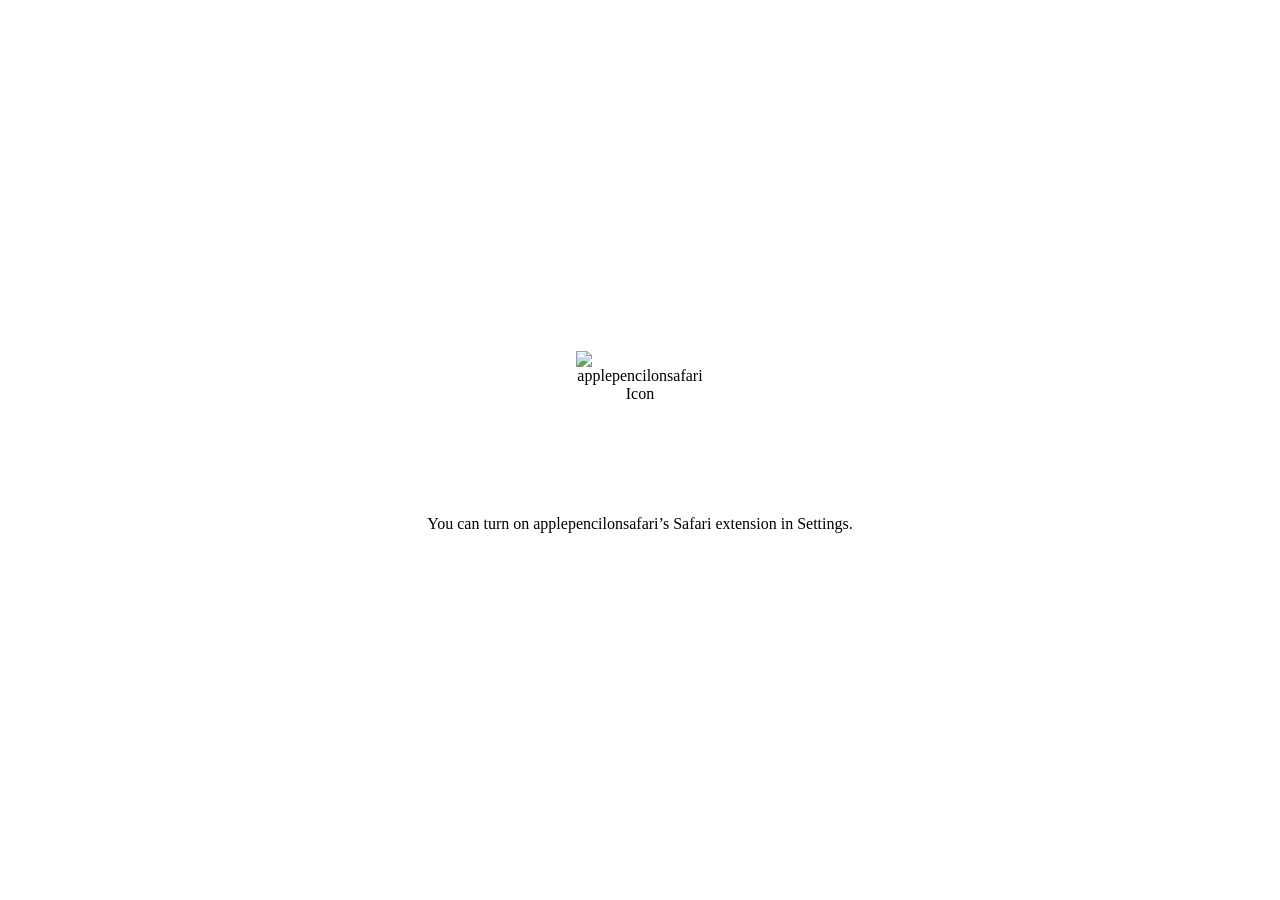
==== applepencilonsafari/Resources/Base.lproj/Main.html @ 25970620 "Initial Commit" ====
<!DOCTYPE html>
<html>
<head>
    <meta http-equiv="Content-Type" content="text/html; charset=utf-8">
    <meta http-equiv="Content-Security-Policy" content="default-src 'self'">

    <meta name="viewport" content="width=device-width, initial-scale=1, user-scalable=no">

    <link rel="stylesheet" href="../Style.css">
</head>
<body>
    <img src="../Icon.png" width="128" height="128" alt="applepencilonsafari Icon">
    <p>You can turn on applepencilonsafari’s Safari extension in Settings.</p>
</body>
</html>
---- applepencilonsafari/Resources/Style.css ----
* {
    -webkit-user-select: none;
    -webkit-user-drag: none;
    cursor: default;
}

:root {
    color-scheme: light dark;

    --spacing: 20px;
}

html {
    height: 100%;
}

body {
    display: flex;
    align-items: center;
    justify-content: center;
    flex-direction: column;

    gap: var(--spacing);
    margin: 0 calc(var(--spacing) * 2);
    height: 100%;

    font: -apple-system-short-body;
    text-align: center;
}
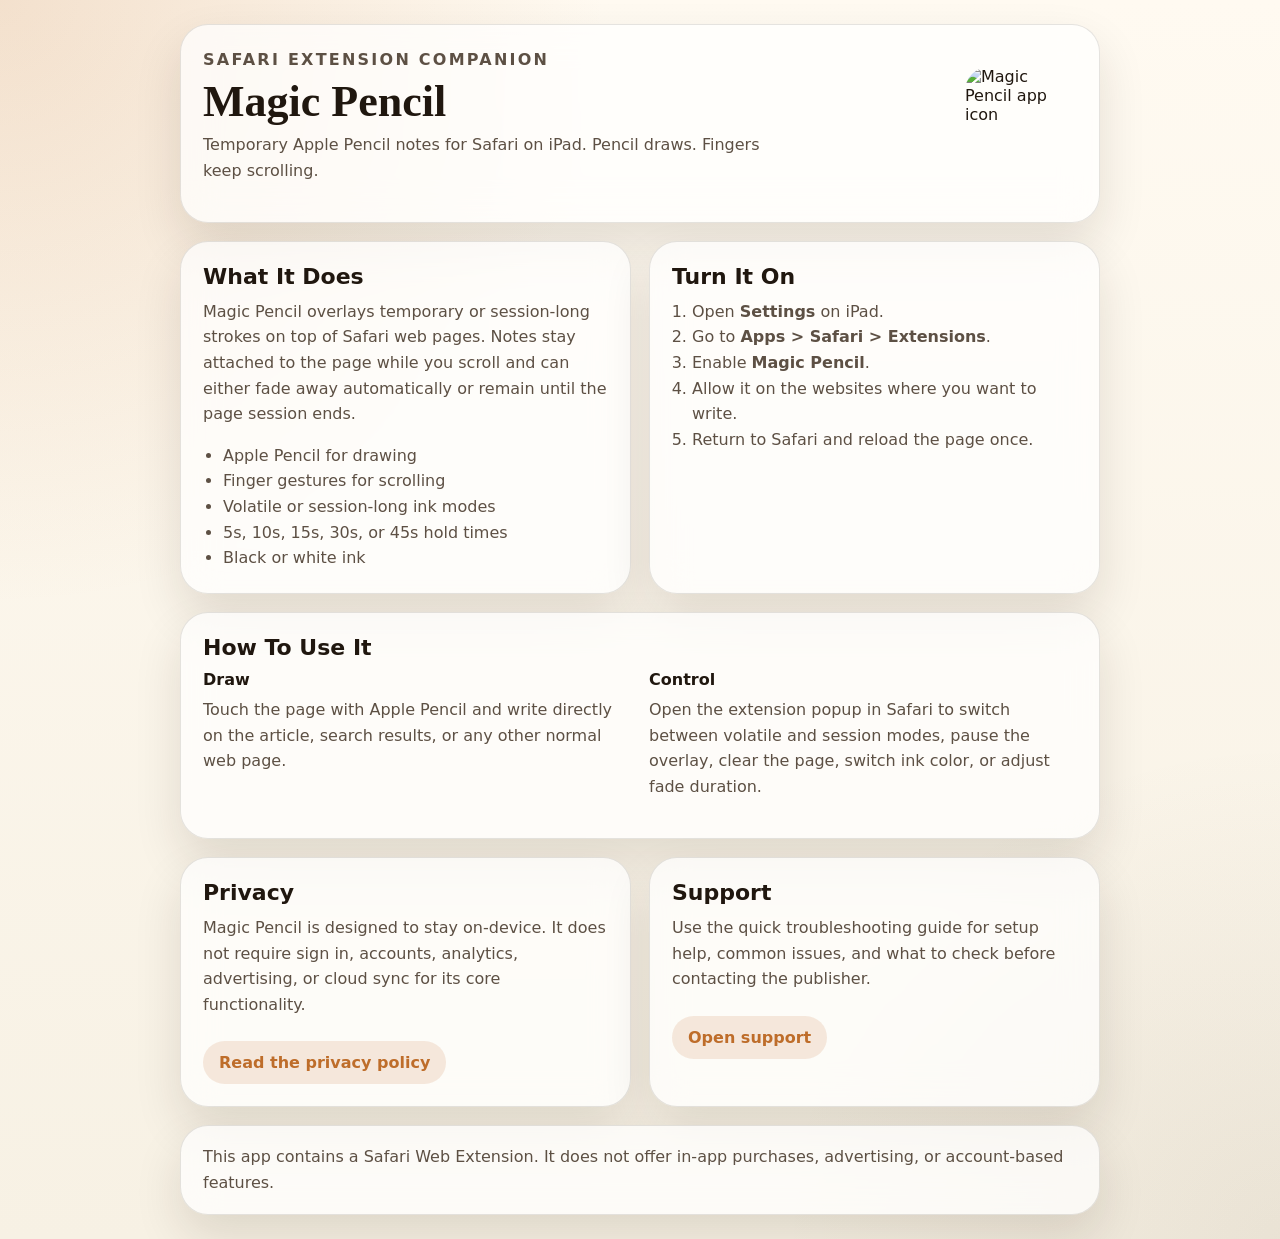
==== commit e7da978b: "Prepare Magic Pencil for App Store release" ====
--- a/applepencilonsafari/Resources/Base.lproj/Main.html
+++ b/applepencilonsafari/Resources/Base.lproj/Main.html
@@ -1,15 +1,79 @@
 <!DOCTYPE html>
-<html>
+<html lang="en">
 <head>
     <meta http-equiv="Content-Type" content="text/html; charset=utf-8">
-    <meta http-equiv="Content-Security-Policy" content="default-src 'self'">
-
+    <meta http-equiv="Content-Security-Policy" content="default-src 'self'; style-src 'self' 'unsafe-inline'; img-src 'self' data:;">
     <meta name="viewport" content="width=device-width, initial-scale=1, user-scalable=no">
-
+    <title>Magic Pencil</title>
     <link rel="stylesheet" href="../Style.css">
 </head>
-<body>
-    <img src="../Icon.png" width="128" height="128" alt="applepencilonsafari Icon">
-    <p>You can turn on applepencilonsafari’s Safari extension in Settings.</p>
+<body class="app-shell">
+    <main class="page">
+        <section class="hero card">
+            <div class="hero-copy">
+                <p class="eyebrow">Safari Extension Companion</p>
+                <h1>Magic Pencil</h1>
+                <p class="lede">Temporary Apple Pencil notes for Safari on iPad. Pencil draws. Fingers keep scrolling.</p>
+            </div>
+            <img class="hero-icon" src="../Icon.png" width="128" height="128" alt="Magic Pencil app icon">
+        </section>
+
+        <section class="grid">
+            <article class="card">
+                <h2>What It Does</h2>
+                <p>Magic Pencil overlays temporary or session-long strokes on top of Safari web pages. Notes stay attached to the page while you scroll and can either fade away automatically or remain until the page session ends.</p>
+                <ul>
+                    <li>Apple Pencil for drawing</li>
+                    <li>Finger gestures for scrolling</li>
+                    <li>Volatile or session-long ink modes</li>
+                    <li>5s, 10s, 15s, 30s, or 45s hold times</li>
+                    <li>Black or white ink</li>
+                </ul>
+            </article>
+
+            <article class="card">
+                <h2>Turn It On</h2>
+                <ol>
+                    <li>Open <strong>Settings</strong> on iPad.</li>
+                    <li>Go to <strong>Apps &gt; Safari &gt; Extensions</strong>.</li>
+                    <li>Enable <strong>Magic Pencil</strong>.</li>
+                    <li>Allow it on the websites where you want to write.</li>
+                    <li>Return to Safari and reload the page once.</li>
+                </ol>
+            </article>
+        </section>
+
+        <section class="card">
+            <h2>How To Use It</h2>
+            <div class="two-up">
+                <div>
+                    <h3>Draw</h3>
+                    <p>Touch the page with Apple Pencil and write directly on the article, search results, or any other normal web page.</p>
+                </div>
+                <div>
+                    <h3>Control</h3>
+                    <p>Open the extension popup in Safari to switch between volatile and session modes, pause the overlay, clear the page, switch ink color, or adjust fade duration.</p>
+                </div>
+            </div>
+        </section>
+
+        <section class="grid">
+            <article class="card">
+                <h2>Privacy</h2>
+                <p>Magic Pencil is designed to stay on-device. It does not require sign in, accounts, analytics, advertising, or cloud sync for its core functionality.</p>
+                <a class="button-link" href="Privacy.html">Read the privacy policy</a>
+            </article>
+
+            <article class="card">
+                <h2>Support</h2>
+                <p>Use the quick troubleshooting guide for setup help, common issues, and what to check before contacting the publisher.</p>
+                <a class="button-link" href="Support.html">Open support</a>
+            </article>
+        </section>
+
+        <section class="card footnote-card">
+            <p class="footnote">This app contains a Safari Web Extension. It does not offer in-app purchases, advertising, or account-based features.</p>
+        </section>
+    </main>
 </body>
 </html>
--- a/applepencilonsafari/Resources/Style.css
+++ b/applepencilonsafari/Resources/Style.css
@@ -1,29 +1,198 @@
 * {
+    box-sizing: border-box;
     -webkit-user-select: none;
     -webkit-user-drag: none;
-    cursor: default;
 }
 
 :root {
-    color-scheme: light dark;
-
-    --spacing: 20px;
+    color-scheme: light;
+    --bg-0: #f7f1e4;
+    --bg-1: #fffaf1;
+    --card: rgba(255, 255, 255, 0.72);
+    --card-border: rgba(41, 33, 23, 0.12);
+    --ink: #20170f;
+    --ink-soft: #5d5044;
+    --accent: #be6d2a;
+    --accent-soft: rgba(190, 109, 42, 0.14);
+    --shadow: 0 22px 48px rgba(44, 28, 11, 0.12);
+    --radius: 28px;
 }
 
-html {
-    height: 100%;
+html,
+body {
+    margin: 0;
+    min-height: 100%;
 }
 
 body {
+    font-family: "SF Pro Text", "Helvetica Neue", system-ui, sans-serif;
+    color: var(--ink);
+    background:
+        radial-gradient(circle at top left, rgba(190, 109, 42, 0.18), transparent 34%),
+        radial-gradient(circle at bottom right, rgba(77, 57, 31, 0.08), transparent 28%),
+        linear-gradient(180deg, var(--bg-1) 0%, var(--bg-0) 100%);
+}
+
+.app-shell {
+    padding: 24px;
+}
+
+.page {
+    width: min(920px, 100%);
+    margin: 0 auto;
+    display: grid;
+    gap: 18px;
+}
+
+.page-narrow {
+    width: min(760px, 100%);
+}
+
+.grid {
+    display: grid;
+    grid-template-columns: repeat(2, minmax(0, 1fr));
+    gap: 18px;
+}
+
+.card {
+    border: 1px solid var(--card-border);
+    border-radius: var(--radius);
+    padding: 22px;
+    background: var(--card);
+    backdrop-filter: blur(18px);
+    box-shadow: var(--shadow);
+}
+
+.hero {
     display: flex;
     align-items: center;
+    justify-content: space-between;
+    gap: 20px;
+}
+
+.hero-copy {
+    max-width: 560px;
+}
+
+.hero-icon {
+    flex: 0 0 auto;
+    width: 112px;
+    height: 112px;
+    border-radius: 24px;
+}
+
+.eyebrow {
+    margin: 0 0 8px;
+    color: var(--accent);
+    font-size: 12px;
+    font-weight: 800;
+    letter-spacing: 0.14em;
+    text-transform: uppercase;
+}
+
+h1,
+h2,
+h3,
+p,
+ul,
+ol {
+    margin-top: 0;
+}
+
+h1 {
+    margin-bottom: 10px;
+    font-family: "Iowan Old Style", "Palatino Linotype", ui-serif, serif;
+    font-size: 44px;
+    line-height: 0.95;
+}
+
+h2 {
+    margin-bottom: 10px;
+    font-size: 22px;
+    line-height: 1.15;
+}
+
+h3 {
+    margin-bottom: 8px;
+    font-size: 16px;
+    line-height: 1.2;
+}
+
+.lede,
+.card p,
+.card li {
+    color: var(--ink-soft);
+    font-size: 16px;
+    line-height: 1.6;
+}
+
+ul,
+ol {
+    margin-bottom: 0;
+    padding-left: 20px;
+}
+
+.two-up {
+    display: grid;
+    grid-template-columns: repeat(2, minmax(0, 1fr));
+    gap: 18px;
+}
+
+.button-link,
+.text-link {
+    display: inline-flex;
+    align-items: center;
     justify-content: center;
-    flex-direction: column;
+    text-decoration: none;
+}
 
-    gap: var(--spacing);
-    margin: 0 calc(var(--spacing) * 2);
-    height: 100%;
+.button-link {
+    margin-top: 8px;
+    padding: 12px 16px;
+    border-radius: 999px;
+    background: var(--accent-soft);
+    color: var(--accent);
+    font-weight: 700;
+}
 
-    font: -apple-system-short-body;
-    text-align: center;
+.text-link {
+    margin-bottom: 16px;
+    color: var(--accent);
+    font-weight: 700;
 }
+
+.prose h2 {
+    margin-top: 22px;
+}
+
+.prose h2:first-of-type {
+    margin-top: 0;
+}
+
+.footnote-card {
+    padding-top: 18px;
+    padding-bottom: 18px;
+}
+
+.footnote {
+    margin: 0;
+    font-size: 14px;
+}
+
+@media (max-width: 820px) {
+    .app-shell {
+        padding: 16px;
+    }
+
+    .grid,
+    .two-up,
+    .hero {
+        grid-template-columns: 1fr;
+        flex-direction: column;
+        align-items: flex-start;
+    }
+
+    h1 {
+        font-size: 36px;
+    }
+}
